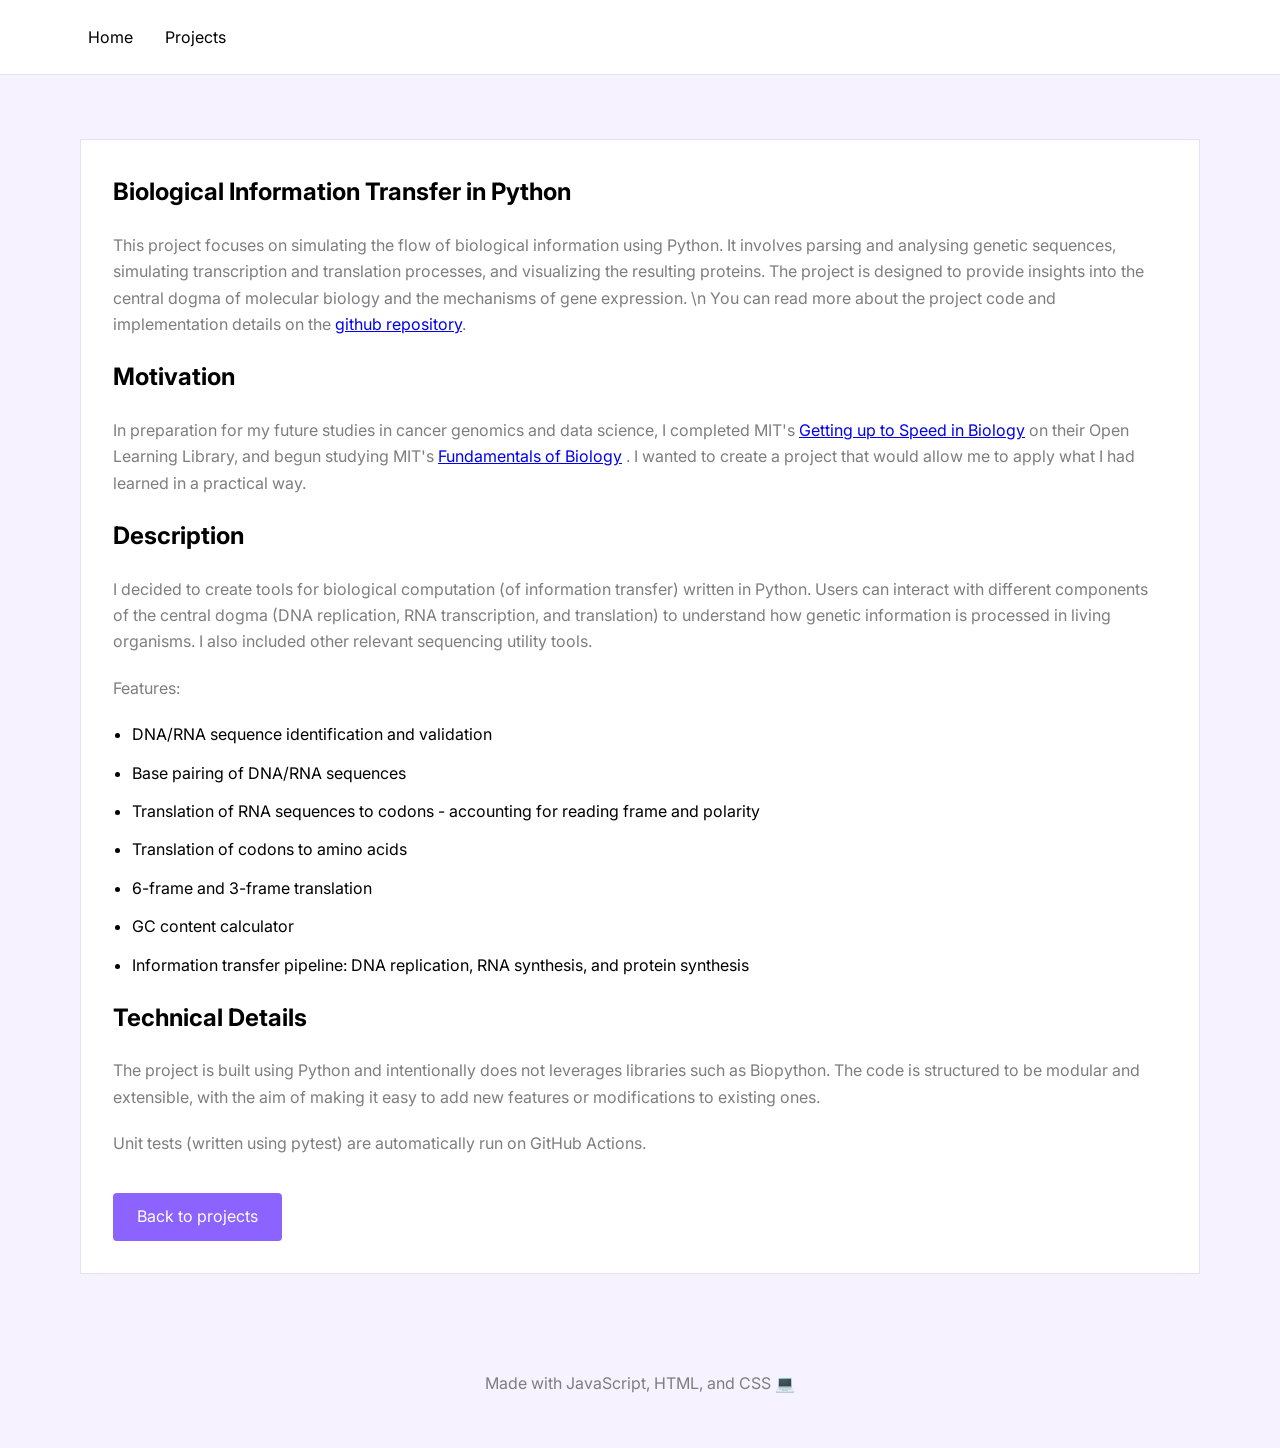
==== project-bio.html @ b3173639 "feat: add page for biology project and update the project master page" ====
<!doctype html>
<html lang="en">
  <head>
    <meta charset="UTF-8" />
    <meta name="viewport" content="width=device-width, initial-scale=1.0" />
    <title>Jing | Biological Information Transfer in Python</title>
    <meta
      name="description"
      content="Project detail page for Biological Information Transfer in Python."
    />
    <link rel="stylesheet" href="styles.css" />
  </head>
  <body>
    <div id="shared-header"></div>

    <main class="project-page container">
      <article class="project-detail">
        <h1>Biological Information Transfer in Python</h1>
        <p>
          This project focuses on simulating the flow of biological information
          using Python. It involves parsing and analysing genetic sequences,
          simulating transcription and translation processes, and visualizing
          the resulting proteins. The project is designed to provide insights
          into the central dogma of molecular biology and the mechanisms of gene
          expression. \n You can read more about the project code and
          implementation details on the
          <a href="https://github.com/jiingjing/Biological-Information-Transfer"
            >github repository</a
          >.
        </p>
        <h2>Motivation</h2>
        <p>
          In preparation for my future studies in cancer genomics and data
          science, I completed MIT's
          <a
            href="https://openlearninglibrary.mit.edu/courses/course-v1:OCW+Pre-7.01+1T2020/about"
            target="_blank"
            >Getting up to Speed in Biology</a
          >
          on their Open Learning Library, and begun studying MIT's
          <a
            href="https://ocw.mit.edu/courses/7-01sc-fundamentals-of-biology-fall-2011/"
            target="_blank"
            >Fundamentals of Biology</a
          >
          . I wanted to create a project that would allow me to apply what I had
          learned in a practical way.
        </p>
        <h2>Description</h2>
        <p>
          I decided to create tools for biological computation (of information
          transfer) written in Python. Users can interact with different
          components of the central dogma (DNA replication, RNA transcription,
          and translation) to understand how genetic information is processed in
          living organisms. I also included other relevant sequencing utility
          tools.
        </p>
        <p>
          Features:
            <ul class="detail-list">
                <li>DNA/RNA sequence identification and validation</li>
                <li>Base pairing of DNA/RNA sequences</li>
                <li>Translation of RNA sequences to codons - accounting for reading frame and polarity</li>
                <li>Translation of codons to amino acids</li>
                <li>6-frame and 3-frame translation</li>
                <li>GC content calculator</li>
                <li>Information transfer pipeline: DNA replication, RNA synthesis, and protein synthesis</li>
            </ul>
        </p>
        <h2>Technical Details</h2>
        <p>
          The project is built using Python and intentionally does not leverages libraries such as
          Biopython. The code is structured to be modular and extensible, with the aim of making
          it easy to add new features or modifications to existing ones.
        </p>
        <p>Unit tests (written using pytest) are automatically run on GitHub Actions.</p>

        <a class="button" href="projects.html">Back to projects</a>
      </article>
    </main>

    <footer class="site-footer container">
      <p>Made with JavaScript, HTML, and CSS 💻</p>
    </footer>

    <script src="script.js"></script>
  </body>
</html>
---- styles.css ----
@import url("https://fonts.googleapis.com/css2?family=Inter:wght@400;500;600;700&display=swap");

:root {
  color-scheme: light;
  font-family:
    "Inter",
    system-ui,
    -apple-system,
    BlinkMacSystemFont,
    "Segoe UI",
    sans-serif;
  font-size: 16px;
  line-height: 1.65;
  background: #f6f2ff;
  color: #1f1b33;
  accent-color: #8c63ff;
}

html {
  scroll-behavior: smooth;
}

* {
  box-sizing: border-box;
}

body {
  margin: 0;
  min-height: 100vh;
  color: #000000;
  font-synthesis: none;
}

p {
  margin: 0 0 1.25rem;
  color: #7e7e7e;
}

img {
  display: block;
  max-width: 100%;
}

.container {
  width: min(1120px, calc(100% - 2rem));
  margin: 0 auto;
}

.site-header {
  padding: 1rem 0;
  background: #fff;
  border-bottom: 1px solid #e6dcff;
}

.header-inner {
  display: flex;
  justify-content: space-between;
  gap: 1rem;
  align-items: center;
}

.nav-links {
  display: flex;
  gap: 1rem;
}

.nav-links a {
  color: #000000;
  text-decoration: none;
  padding: 0.5rem;
}

.nav-links a[aria-current="page"] {
  color: #8c63ff;
  font-weight: 600;
}

.home-hero,
.projects-hero,
.project-page {
  padding: 4rem 0;
}

.home-hero {
  display: flex;
  justify-content: center;
}

.profile-card {
  display: grid;
  grid-template-columns: auto;
  justify-items: center;
  gap: 1.5rem;
  align-items: center;
  padding: 2.5rem;
  background: #fff;
  border: 1px solid #e7deff;
  text-align: center;
  max-width: 420px;
  width: min(100%, 420px);
}

.profile-card div {
  display: grid;
  gap: 0.5rem;
}

.profile-photo {
  width: 140px;
  height: 140px;
  border-radius: 50%;
}

.profile-card h1 {
  margin: 0 0 0.75rem;
  font-size: clamp(3rem, 5vw, 4rem);
  letter-spacing: -0.03em;
  line-height: 1.05;
}

.about-line {
  margin: 0;
  color: #5f5676;
}

.button {
  display: inline-flex;
  align-items: center;
  justify-content: center;
  min-height: 48px;
  padding: 0 1.5rem;
  color: #fff;
  background: #8c63ff;
  border: none;
  border-radius: 0.25rem;
  text-decoration: none;
  cursor: pointer;
  margin-top: 1rem;
}

.section {
  padding: 3rem 0;
}

.section-header {
  display: flex;
  justify-content: space-between;
  align-items: baseline;
  gap: 1rem;
  margin-bottom: 1.5rem;
}

.projects-hero .section-header {
  flex-direction: column;
  justify-content: center;
  align-items: center;
  text-align: center;
}

.section-header h2,
.section-header h3 {
  margin: 0;
  font-size: clamp(1.9rem, 3vw, 2.5rem);
  line-height: 1.05;
  font-weight: 700;
  letter-spacing: -0.03em;
}

.section-header p {
  margin: 0;
  color: #6b6293;
  max-width: 42rem;
}

.project-grid {
  display: grid;
  gap: 1.5rem;
  grid-template-columns: repeat(auto-fit, minmax(280px, 1fr));
}

.project-card {
  background: #fff;
  border: 1px solid #e7deff;
  box-shadow: 0 18px 48px rgba(99, 75, 206, 0.08);
  padding: 1.5rem;
  display: grid;
  gap: 1rem;
  min-width: 0;
}

.project-card h3 {
  margin: 0;
  font-size: clamp(1.3rem, 2vw, 1.6rem);
  line-height: 1.1;
  letter-spacing: -0.02em;
  margin-bottom: 0.75rem;
}

.project-card p {
  margin: 0;
  color: #5f5676;
  font-size: 1rem;
  line-height: 1.75;
}

.project-card a {
  color: #8c63ff;
  text-decoration: none;
  font-weight: 600;
  align-self: start;
}

.project-thumbnail {
  width: 100%;

  background: linear-gradient(135deg, #f4eeff 0%, #d7c5ff 100%);
  border: 1px solid #e7deff;
}

.project-detail {
  background: #fff;
  border: 1px solid #e7deff;
  padding: 2rem;
}

.project-detail h1 {
  margin-top: 0;
}

.detail-list {
  padding-left: 1.2rem;
  margin: 1rem 0 0;
}

.detail-list li {
  margin-bottom: 0.75rem;
}

.project-photo {
  height: 100%;
  max-height: 400px;
  width: auto;
  margin-bottom: 0.75rem;
  object-fit: cover;
}

.no-color-link {
  color: inherit;
  text-decoration: none;
}

.site-footer {
  padding: 2rem 0;
  text-align: center;
  color: #7e7e7e;
}

@media (max-width: 900px) {
  .profile-card,
  .project-grid {
    grid-template-columns: 1fr;
  }
}

@media (max-width: 700px) {
  .header-inner {
    flex-direction: column;
    align-items: flex-start;
  }

  .nav-links {
    width: 100%;
    justify-content: space-between;
  }

  .project-card {
    padding: 1rem;
  }

  .section {
    padding: 2rem 0;
  }
}
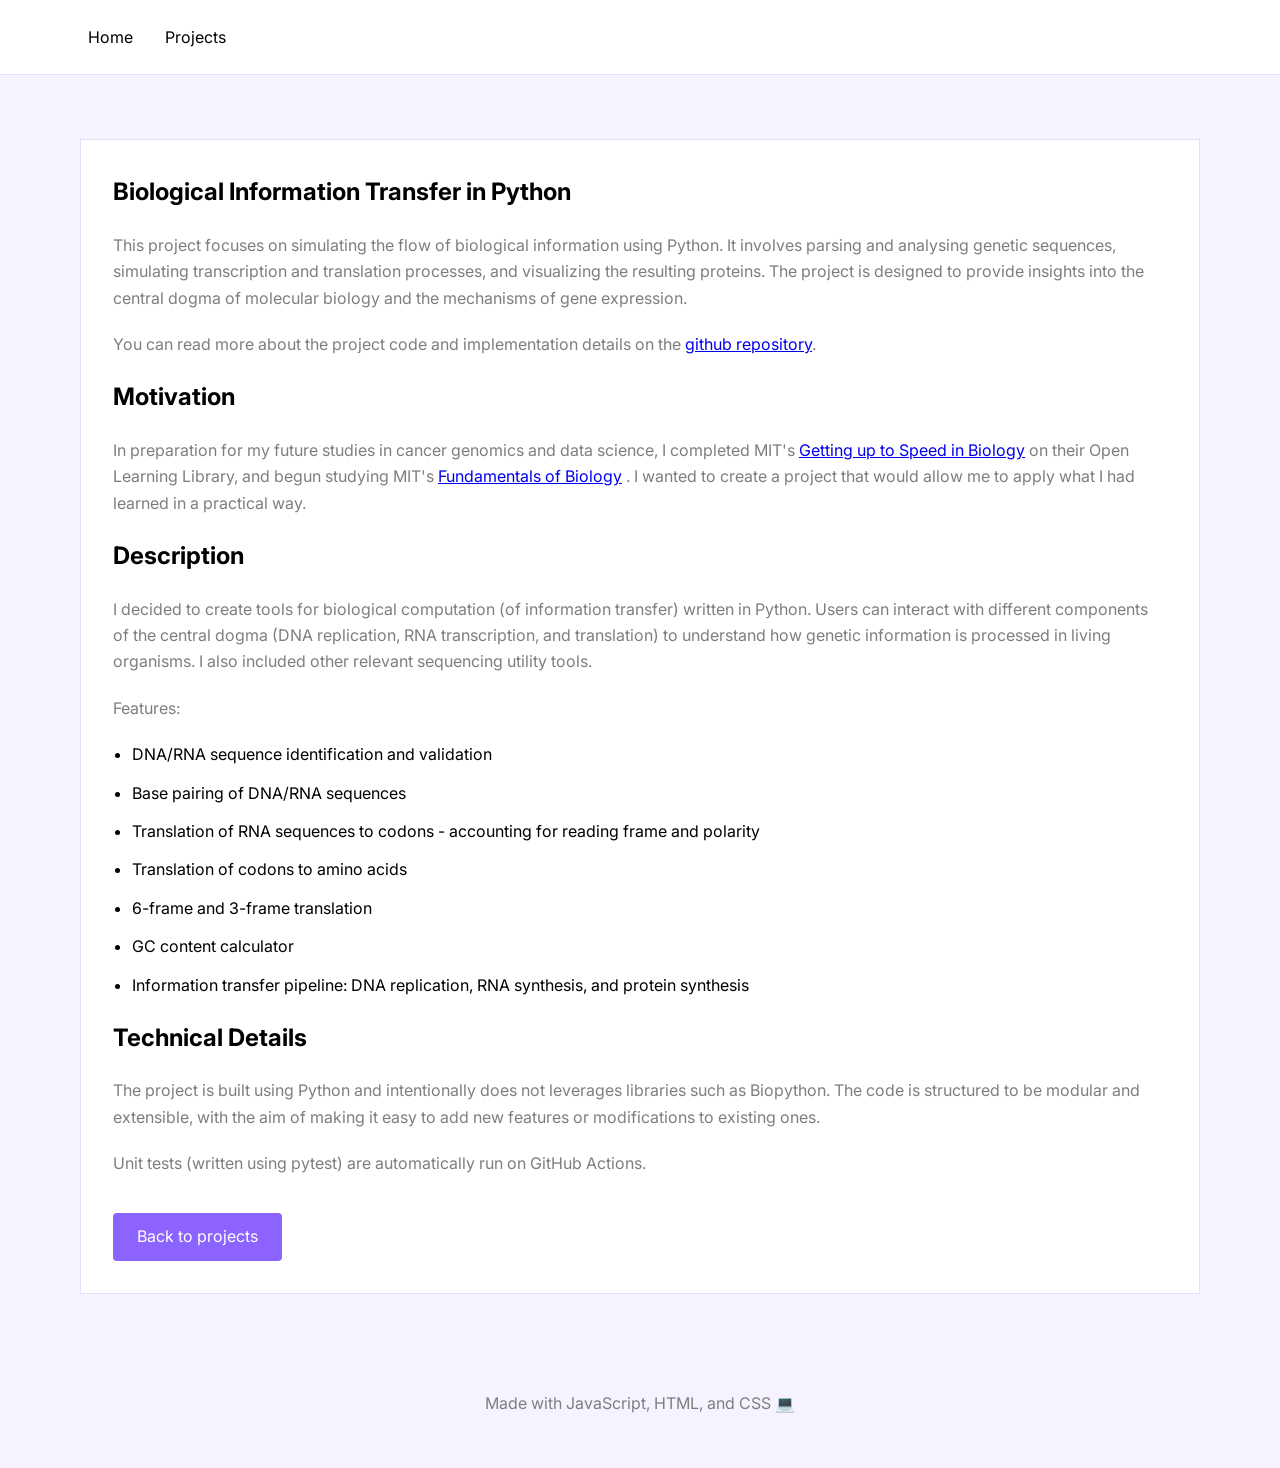
==== commit 48ef3455: "fix: correctly start text on new line" ====
--- a/project-bio.html
+++ b/project-bio.html
@@ -22,8 +22,10 @@
           simulating transcription and translation processes, and visualizing
           the resulting proteins. The project is designed to provide insights
           into the central dogma of molecular biology and the mechanisms of gene
-          expression. \n You can read more about the project code and
-          implementation details on the
+          expression.</p>
+
+        <p>
+          You can read more about the project code and implementation details on the
           <a href="https://github.com/jiingjing/Biological-Information-Transfer"
             >github repository</a
           >.
